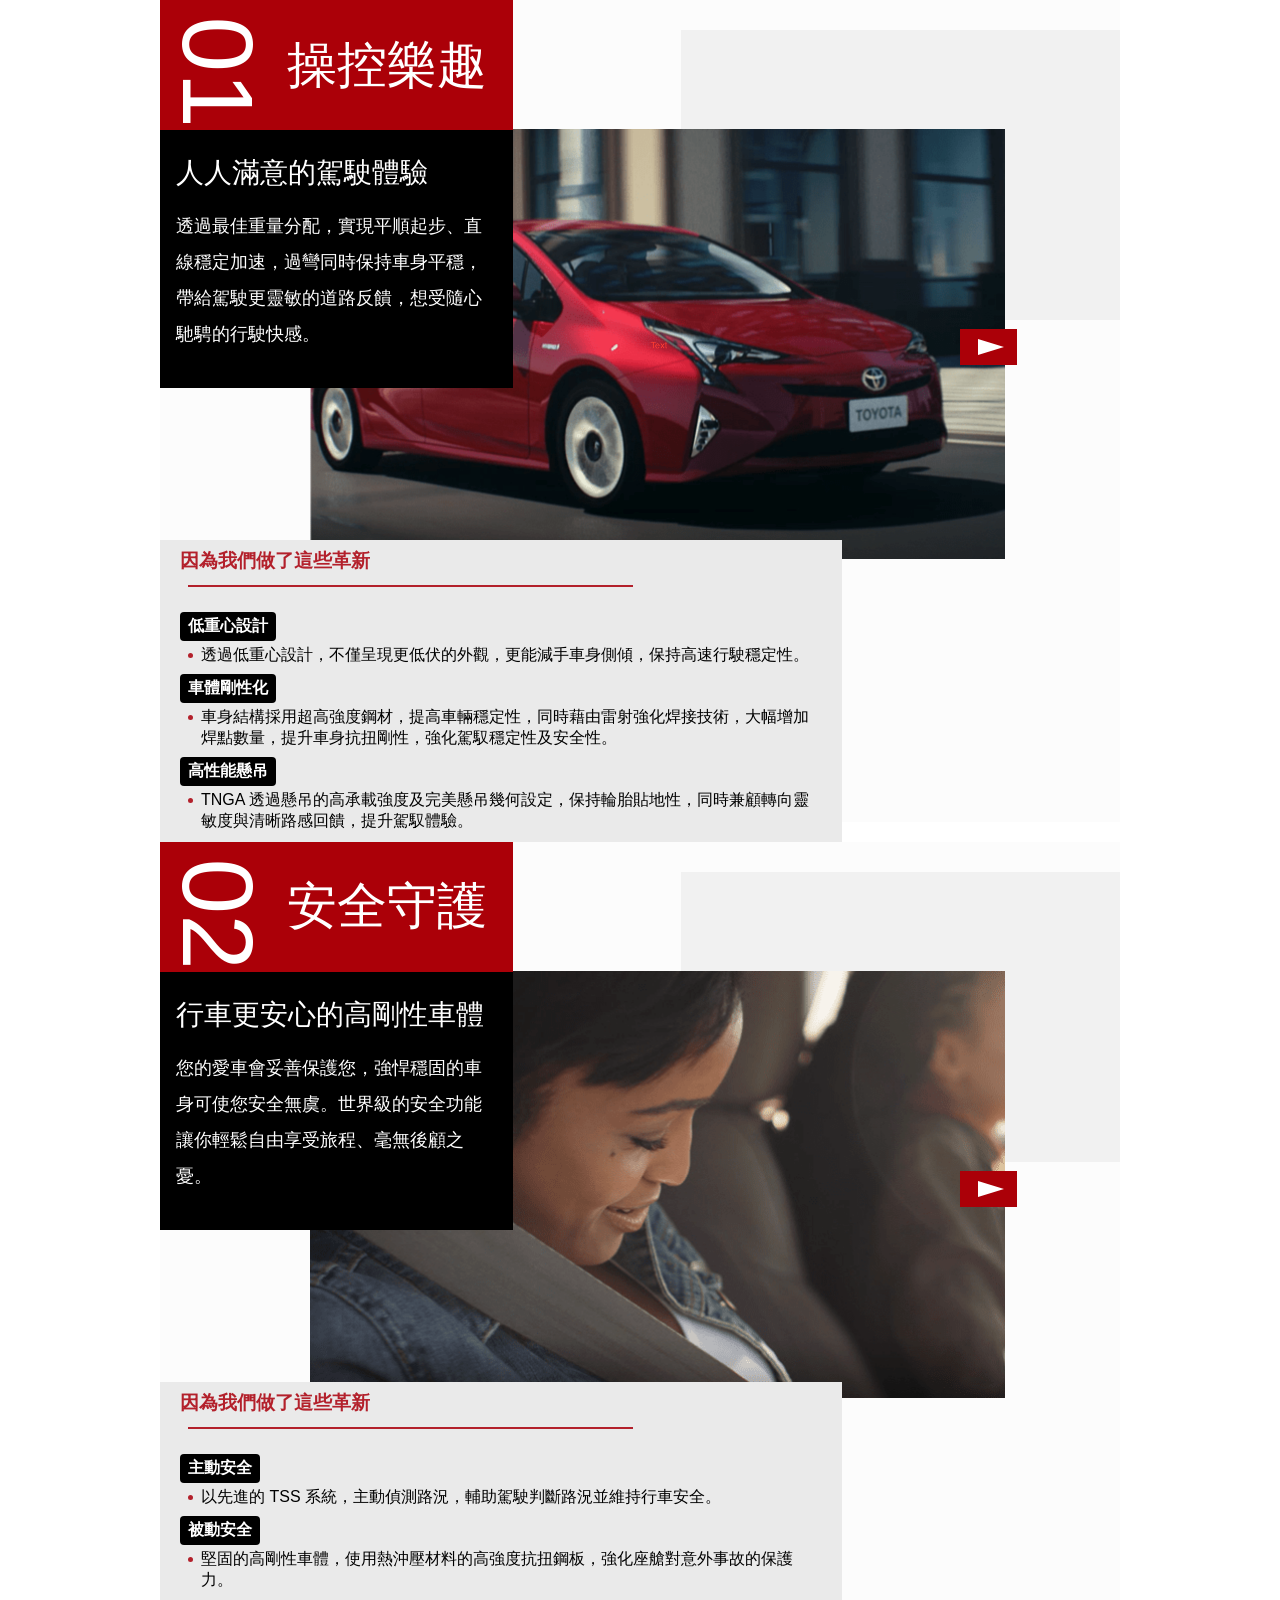
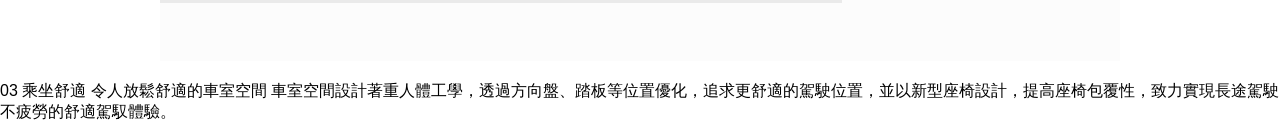
==== index-non-flex.html @ de4c3b97 "reduce css code" ====
<!DOCTYPE html>
<html lang="en">

<head>
  <meta charset="UTF-8">
  <meta name="viewport" content="width=device-width, initial-scale=1.0">
  <title>Document</title>
  <link rel="stylesheet" href="css/style-non-flex.css">
</head>

<body>
  <section class="section section-01">
    <div class="wrap">
      <div class="title-area">
        <div class="main-title">
          <span>01</span>
          <span>操控樂趣</span>
        </div>
        <div class="title-desc">
          <span>人人滿意的駕駛體驗</span>
          <p>透過最佳重量分配，實現平順起步、直線穩定加速，過彎同時保持車身平穩，帶給駕駛更靈敏的道路反饋，想受隨心馳騁的行駛快感。</p>
        </div>
      </div>

      <div class="background-div"></div>
      <div class="movie-area">
        <img src="images/car01.png" alt="">
        <div class="play-button">
          <div class="play-icon">
          </div>
        </div>
      </div>

      <div class="desc-area">
        <div class="container">
          <div class="sub-title">
            <h3>因為我們做了這些革新</h3>
          </div>

          <div class="special-point">
            <div class="desc-title">
              <h4>低重心設計</h4>
              <div class="item">
                <div class="list-point">
                  <div></div>
                </div>
                <p>透過低重心設計，不僅呈現更低伏的外觀，更能減手車身側傾，保持高速行駛穩定性。</p>
              </div>
            </div>
          </div>

          <div class="special-point">
            <div class="desc-title">
              <h4>車體剛性化</h4>
              <div class="item">
                <div class="list-point point">
                  <div></div>
                </div>
                <p>車身結構採用超高強度鋼材，提高車輛穩定性，同時藉由雷射強化焊接技術，大幅增加焊點數量，提升車身抗扭剛性，強化駕馭穩定性及安全性。</p>
              </div>
            </div>
          </div>

          <div class="special-point">
            <div class="desc-title">
              <h4>高性能懸吊</h4>
              <div class="item">
                <div class="list-point">
                  <div></div>
                </div>
                <p>TNGA 透過懸吊的高承載強度及完美懸吊幾何設定，保持輪胎貼地性，同時兼顧轉向靈敏度與清晰路感回饋，提升駕馭體驗。</p>
              </div>
            </div>
          </div>
        </div>
      </div>
    </div>
  </section>

  <section class="section section-02">
    <div class="wrap">
      <div class="title-area">
        <div class="main-title">
          <span>02</span>
          <span>安全守護</span>
        </div>
        <div class="title-desc">
          <span>行車更安心的高剛性車體</span>
          <p>您的愛車會妥善保護您，強悍穩固的車身可使您安全無虞。世界級的安全功能讓你輕鬆自由享受旅程、毫無後顧之憂。</p>
        </div>
      </div>

      <div class="background-div"></div>
      <div class="movie-area">
        <img src="images/car02.png" alt="">
        <div class="play-button">
          <div class="play-icon">
          </div>
        </div>
      </div>

      <div class="desc-area">
        <div class="container">
          <div class="sub-title">
            <h3>因為我們做了這些革新</h3>
          </div>

          <div class="special-point">
            <div class="desc-title">
              <h4>主動安全</h4>
              <div class="item">
                <div class="list-point">
                  <div></div>
                </div>
                <p>以先進的 TSS 系統，主動偵測路況，輔助駕駛判斷路況並維持行車安全。</p>
              </div>
            </div>
          </div>

          <div class="special-point">
            <div class="desc-title">
              <h4>被動安全</h4>
              <div class="item">
                <div class="list-point point">
                  <div></div>
                </div>
                <p>堅固的高剛性車體，使用熱沖壓材料的高強度抗扭鋼板，強化座艙對意外事故的保護力。</p>
              </div>
            </div>
          </div>

        </div>
      </div>
    </div>
  </section>



  03 乘坐舒適
  令人放鬆舒適的車室空間
  車室空間設計著重人體工學，透過方向盤、踏板等位置優化，追求更舒適的駕駛位置，並以新型座椅設計，提高座椅包覆性，致力實現長途駕駛不疲勞的舒適駕馭體驗。
</body>

</html>
---- css/style-non-flex.css ----
* {
  margin: 0;
  padding: 0;
  list-style: none;
  font-family: 'Noto Sans TC', sans-serif;
}

.wrap {
  width: 100%;
  /* height: 832px; */
  max-width: 960px;
  margin: auto;
  position: relative;
  background-color: rgb(252, 252, 252);
  margin-bottom: 20px;
  display: flex;
  flex-direction: column;
}

.title-area {
  width: 353px;
  height: 388px;
  background-color: #000;
  position: relative;
  z-index: 1;
}

.main-title {
  width: 353px;
  height: 130px;
  background-color: rgb(171, 0, 8);
  display: flex;
  align-items: center;
  color: #fff;
  font-size: 0;
}

.main-title span:nth-child(1) {
  align-self: flex-end;
  font-size: 100px;
  line-height: 100px;
  font-weight: 100;
  flex-grow: 1;
  transform: rotate(90deg);
  padding-top: 5px;
}

.main-title span:nth-child(2) {
  padding: 0 5px;
  font-size: 50px;
  font-weight: 100;
  flex-grow: 2;
}

.title-area .title-desc {
  color: #fff;
  padding: 8px 16px;
}

.title-area .title-desc span {
  display: block;
  font-size: 28px;
  font-weight: 200;
  padding: 16px 0;
}

.title-area .title-desc p {
  font-size: 18px;
  line-height: 2;
  font-weight: 100;
}

.background-div {
  width: 439px;
  height: 290px;
  background-color: rgb(241, 241, 241);
  position: absolute;
  top: 30px;
  right: 0;
}

.movie-area {
  width: 695px;
  position: relative;
  top: -259px;
  left: 150px;
}

.movie-area img {
  width: 100%;
}

.movie-area .play-button {
  width: 57px;
  height: 36px;
  background-color: rgb(171, 0, 8);
  position: absolute;
  right: -12px;
  top: 200px;
  display: flex;
  align-items: center;
}

.movie-area .play-icon {
  width: 0;
  height: 0;
  margin-left: 18px;
  border-top: 8px solid transparent;
  border-left: 26px solid #fff;
  border-bottom: 8px solid transparent;
}

.desc-area {
  width: 682px;
  background-color: rgb(234, 234, 234);
  position: absolute;
  top: 540px;
  font-weight: 100;
}

.desc-area .container {
  padding: 8px 20px;
}

.desc-area h3 {
  color: rgb(179, 32, 43);
  padding-bottom: 12px;
}

.desc-area h3::after {
  content: '';
  display: inline-block;
  width: 445px;
  height: 2px;
  margin-left: 8px;
  margin-bottom: 4px;
  background-color: rgb(179, 32, 43);
}

.desc-area .special-point {
  padding: 4px 0;
}

.desc-area .item {
  padding-top: 4px;
  display: flex;
  justify-content: flex-start;
  align-items: flex-start;
}

.desc-area .list-point div {
  width: 5px;
  height: 5px;
  border-radius: 50%;
  background-color: rgb(179, 32, 43);
  align-self: start;
  margin: 8px 8px;
}

.desc-area h4 {
  display: inline-block;
  padding: 4px 8px;
  border-radius: 4px;
  color: #fff;
  background-color: #000;
}
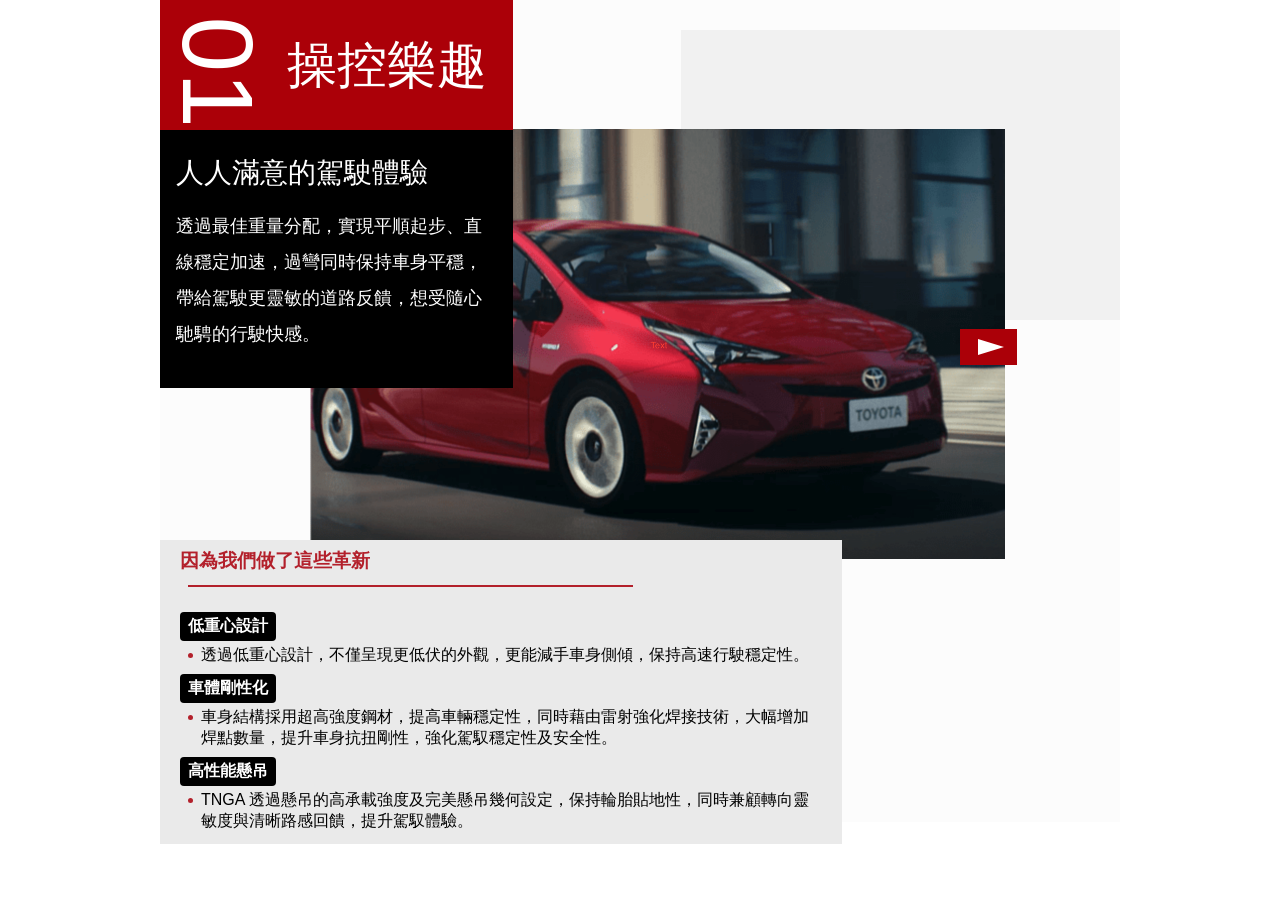
==== commit e66c284a: "delete section2 in index-non-flex.html" ====
--- a/index-non-flex.html
+++ b/index-non-flex.html
@@ -77,68 +77,6 @@
     </div>
   </section>
 
-  <section class="section section-02">
-    <div class="wrap">
-      <div class="title-area">
-        <div class="main-title">
-          <span>02</span>
-          <span>安全守護</span>
-        </div>
-        <div class="title-desc">
-          <span>行車更安心的高剛性車體</span>
-          <p>您的愛車會妥善保護您，強悍穩固的車身可使您安全無虞。世界級的安全功能讓你輕鬆自由享受旅程、毫無後顧之憂。</p>
-        </div>
-      </div>
-
-      <div class="background-div"></div>
-      <div class="movie-area">
-        <img src="images/car02.png" alt="">
-        <div class="play-button">
-          <div class="play-icon">
-          </div>
-        </div>
-      </div>
-
-      <div class="desc-area">
-        <div class="container">
-          <div class="sub-title">
-            <h3>因為我們做了這些革新</h3>
-          </div>
-
-          <div class="special-point">
-            <div class="desc-title">
-              <h4>主動安全</h4>
-              <div class="item">
-                <div class="list-point">
-                  <div></div>
-                </div>
-                <p>以先進的 TSS 系統，主動偵測路況，輔助駕駛判斷路況並維持行車安全。</p>
-              </div>
-            </div>
-          </div>
-
-          <div class="special-point">
-            <div class="desc-title">
-              <h4>被動安全</h4>
-              <div class="item">
-                <div class="list-point point">
-                  <div></div>
-                </div>
-                <p>堅固的高剛性車體，使用熱沖壓材料的高強度抗扭鋼板，強化座艙對意外事故的保護力。</p>
-              </div>
-            </div>
-          </div>
-
-        </div>
-      </div>
-    </div>
-  </section>
-
-
-
-  03 乘坐舒適
-  令人放鬆舒適的車室空間
-  車室空間設計著重人體工學，透過方向盤、踏板等位置優化，追求更舒適的駕駛位置，並以新型座椅設計，提高座椅包覆性，致力實現長途駕駛不疲勞的舒適駕馭體驗。
 </body>
 
 </html>
